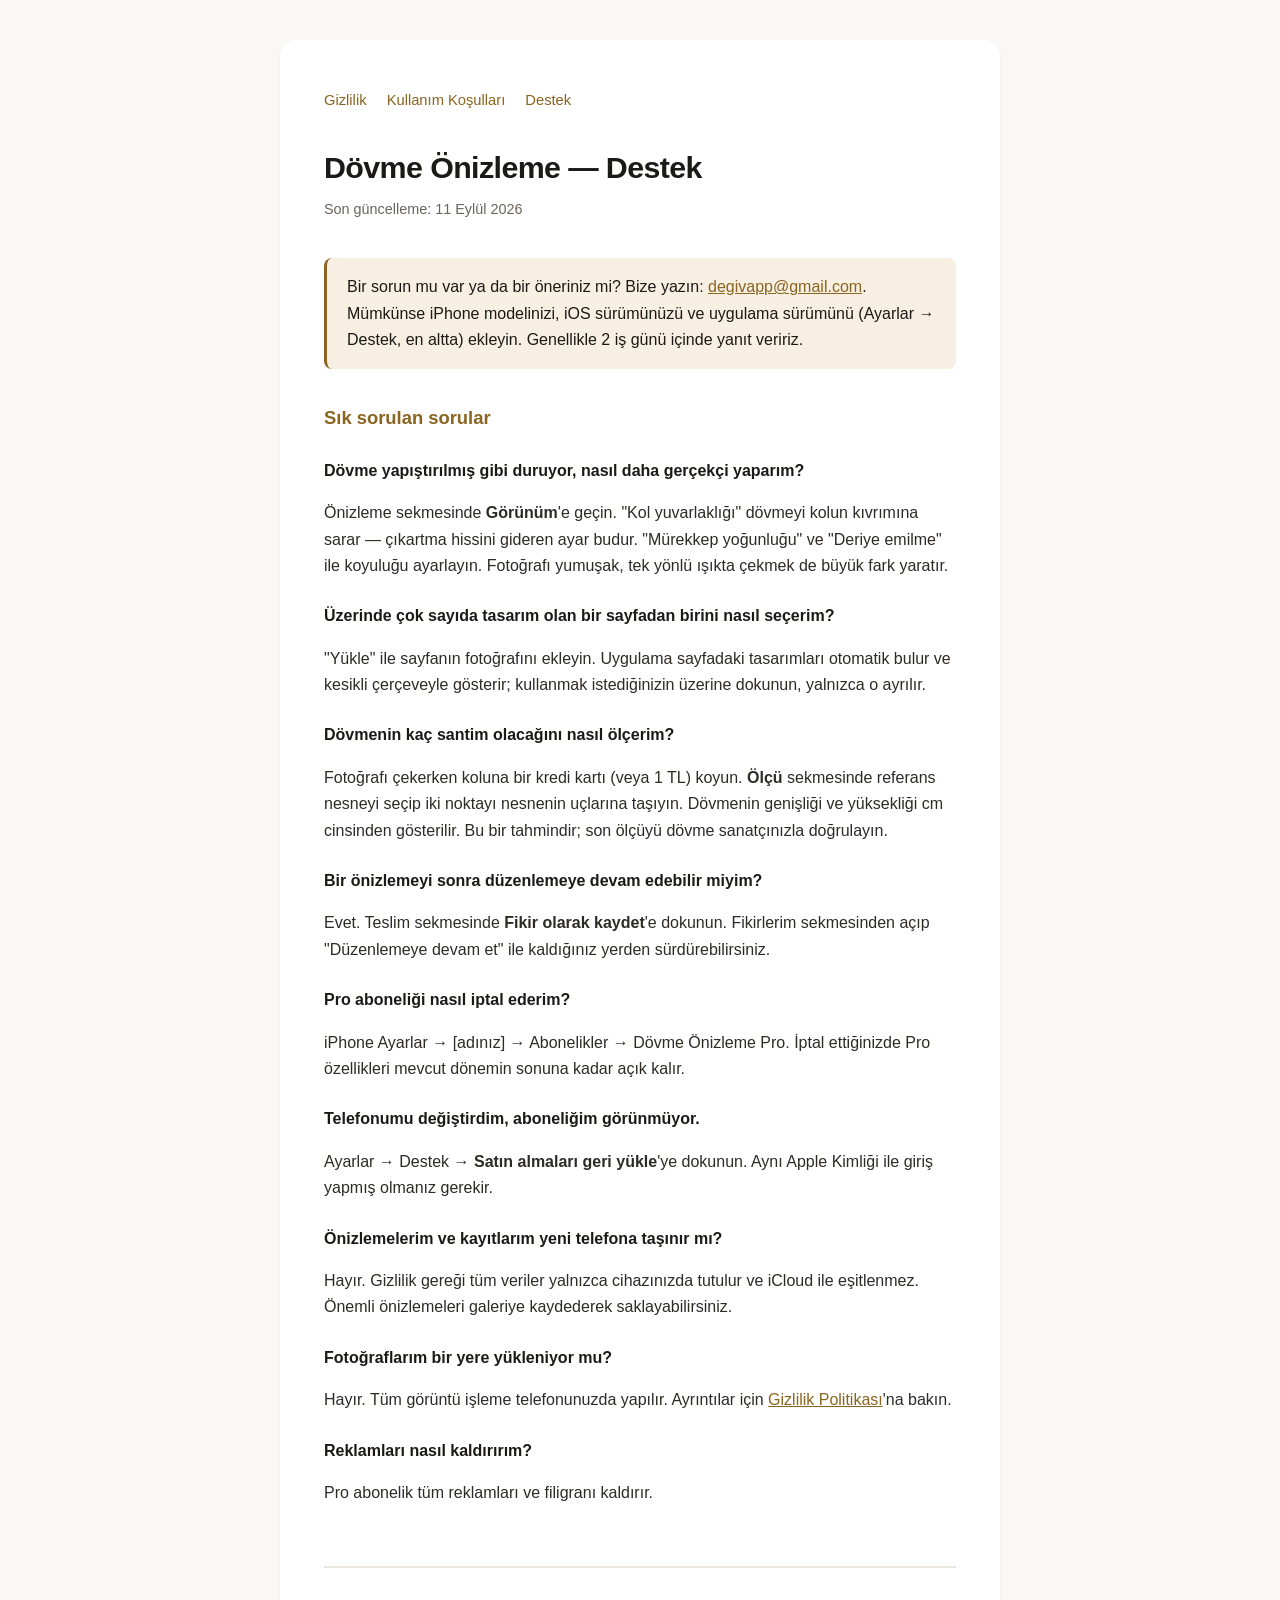
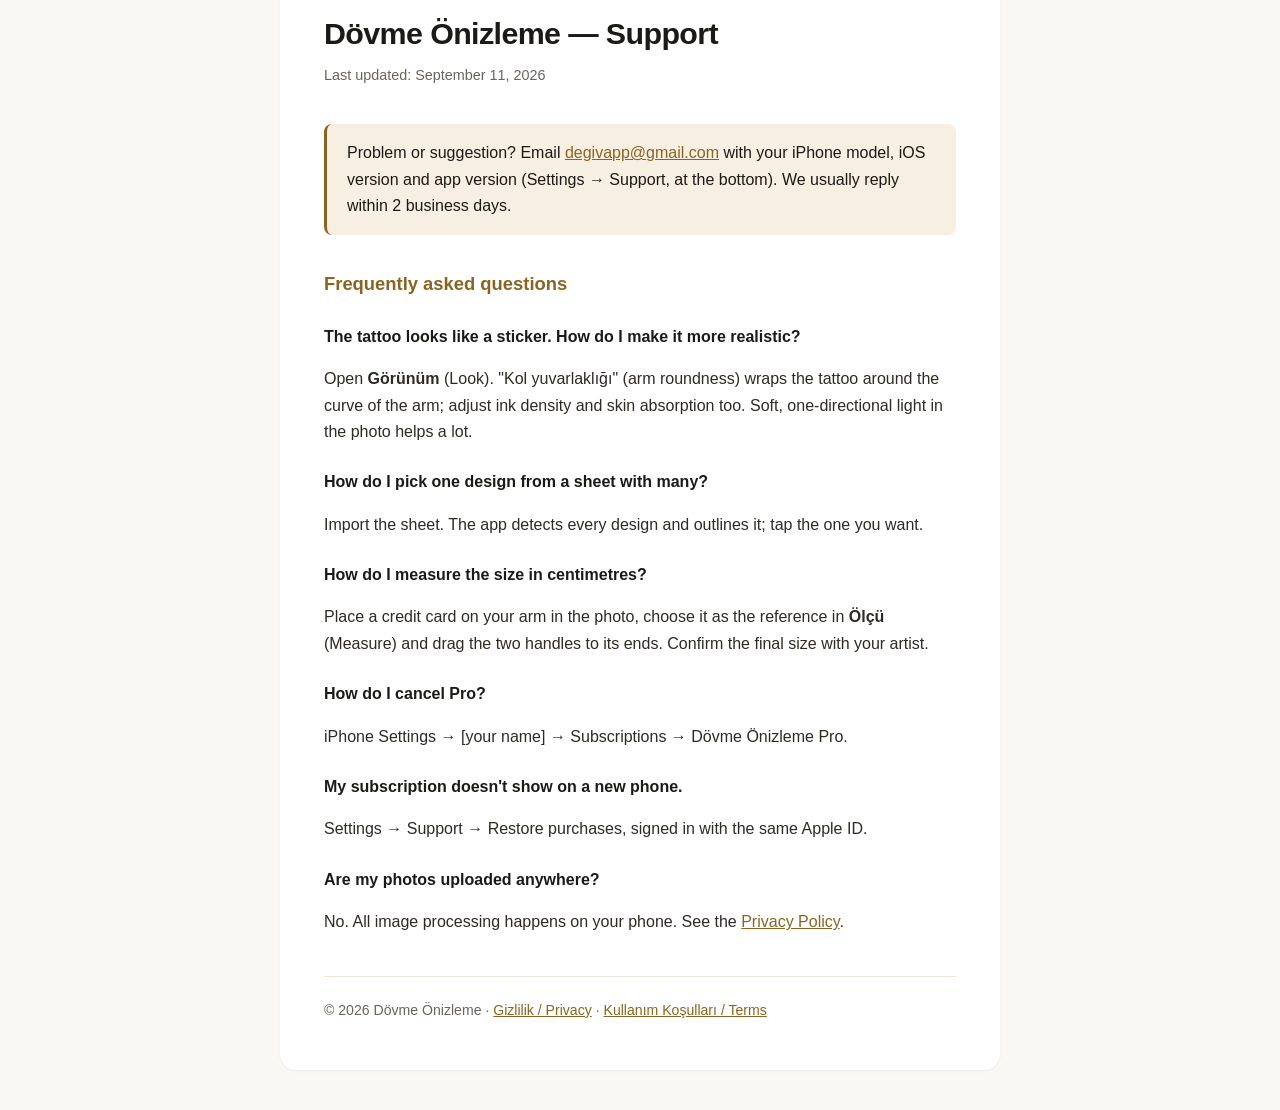
==== support.html @ 49fdfdf9 "Gizlilik politikası, kullanım koşulları ve destek sayfaları Co-Authored-By: Claude Opus 5 <noreply@a" ====
<!DOCTYPE html>
<html lang="tr">
<head>
<meta charset="UTF-8">
<meta name="viewport" content="width=device-width, initial-scale=1">
<title>Dövme Önizleme — Destek</title>
<link rel="stylesheet" href="style.css">
</head>
<body>
<div class="wrap">

  <nav>
    <a href="index.html">Gizlilik</a>
    <a href="terms.html">Kullanım Koşulları</a>
    <a href="support.html">Destek</a>
  </nav>

  <h1>Dövme Önizleme — Destek</h1>
  <div class="date">Son güncelleme: 11 Eylül 2026</div>

  <div class="box">
    Bir sorun mu var ya da bir öneriniz mi? Bize yazın:
    <a href="mailto:degivapp@gmail.com?subject=D%C3%B6vme%20%C3%96nizleme%20destek">degivapp@gmail.com</a>.
    Mümkünse iPhone modelinizi, iOS sürümünüzü ve uygulama sürümünü (Ayarlar &rarr; Destek,
    en altta) ekleyin. Genellikle 2 iş günü içinde yanıt veririz.
  </div>

  <h2>Sık sorulan sorular</h2>

  <h3>Dövme yapıştırılmış gibi duruyor, nasıl daha gerçekçi yaparım?</h3>
  <p>Önizleme sekmesinde <strong>Görünüm</strong>'e geçin. "Kol yuvarlaklığı" dövmeyi kolun
     kıvrımına sarar — çıkartma hissini gideren ayar budur. "Mürekkep yoğunluğu" ve "Deriye
     emilme" ile koyuluğu ayarlayın. Fotoğrafı yumuşak, tek yönlü ışıkta çekmek de büyük fark
     yaratır.</p>

  <h3>Üzerinde çok sayıda tasarım olan bir sayfadan birini nasıl seçerim?</h3>
  <p>"Yükle" ile sayfanın fotoğrafını ekleyin. Uygulama sayfadaki tasarımları otomatik bulur ve
     kesikli çerçeveyle gösterir; kullanmak istediğinizin üzerine dokunun, yalnızca o ayrılır.</p>

  <h3>Dövmenin kaç santim olacağını nasıl ölçerim?</h3>
  <p>Fotoğrafı çekerken koluna bir kredi kartı (veya 1 TL) koyun. <strong>Ölçü</strong>
     sekmesinde referans nesneyi seçip iki noktayı nesnenin uçlarına taşıyın. Dövmenin
     genişliği ve yüksekliği cm cinsinden gösterilir. Bu bir tahmindir; son ölçüyü dövme
     sanatçınızla doğrulayın.</p>

  <h3>Bir önizlemeyi sonra düzenlemeye devam edebilir miyim?</h3>
  <p>Evet. Teslim sekmesinde <strong>Fikir olarak kaydet</strong>'e dokunun. Fikirlerim
     sekmesinden açıp "Düzenlemeye devam et" ile kaldığınız yerden sürdürebilirsiniz.</p>

  <h3>Pro aboneliği nasıl iptal ederim?</h3>
  <p>iPhone Ayarlar &rarr; [adınız] &rarr; Abonelikler &rarr; Dövme Önizleme Pro. İptal
     ettiğinizde Pro özellikleri mevcut dönemin sonuna kadar açık kalır.</p>

  <h3>Telefonumu değiştirdim, aboneliğim görünmüyor.</h3>
  <p>Ayarlar &rarr; Destek &rarr; <strong>Satın almaları geri yükle</strong>'ye dokunun. Aynı
     Apple Kimliği ile giriş yapmış olmanız gerekir.</p>

  <h3>Önizlemelerim ve kayıtlarım yeni telefona taşınır mı?</h3>
  <p>Hayır. Gizlilik gereği tüm veriler yalnızca cihazınızda tutulur ve iCloud ile eşitlenmez.
     Önemli önizlemeleri galeriye kaydederek saklayabilirsiniz.</p>

  <h3>Fotoğraflarım bir yere yükleniyor mu?</h3>
  <p>Hayır. Tüm görüntü işleme telefonunuzda yapılır. Ayrıntılar için
     <a href="index.html">Gizlilik Politikası</a>'na bakın.</p>

  <h3>Reklamları nasıl kaldırırım?</h3>
  <p>Pro abonelik tüm reklamları ve filigranı kaldırır.</p>

  <!-- ============================ ENGLISH ============================ -->
  <div class="en" lang="en">
    <h1>Dövme Önizleme — Support</h1>
    <div class="date">Last updated: September 11, 2026</div>

    <div class="box">
      Problem or suggestion? Email
      <a href="mailto:degivapp@gmail.com?subject=D%C3%B6vme%20%C3%96nizleme%20support">degivapp@gmail.com</a>
      with your iPhone model, iOS version and app version (Settings &rarr; Support, at the bottom).
      We usually reply within 2 business days.
    </div>

    <h2>Frequently asked questions</h2>
    <h3>The tattoo looks like a sticker. How do I make it more realistic?</h3>
    <p>Open <strong>Görünüm</strong> (Look). "Kol yuvarlaklığı" (arm roundness) wraps the tattoo
       around the curve of the arm; adjust ink density and skin absorption too. Soft, one-directional
       light in the photo helps a lot.</p>
    <h3>How do I pick one design from a sheet with many?</h3>
    <p>Import the sheet. The app detects every design and outlines it; tap the one you want.</p>
    <h3>How do I measure the size in centimetres?</h3>
    <p>Place a credit card on your arm in the photo, choose it as the reference in
       <strong>Ölçü</strong> (Measure) and drag the two handles to its ends. Confirm the final size
       with your artist.</p>
    <h3>How do I cancel Pro?</h3>
    <p>iPhone Settings &rarr; [your name] &rarr; Subscriptions &rarr; Dövme Önizleme Pro.</p>
    <h3>My subscription doesn't show on a new phone.</h3>
    <p>Settings &rarr; Support &rarr; Restore purchases, signed in with the same Apple ID.</p>
    <h3>Are my photos uploaded anywhere?</h3>
    <p>No. All image processing happens on your phone. See the <a href="index.html">Privacy Policy</a>.</p>
  </div>

  <footer>© 2026 Dövme Önizleme · <a href="index.html">Gizlilik / Privacy</a> ·
    <a href="terms.html">Kullanım Koşulları / Terms</a></footer>
</div>
</body>
</html>
---- style.css ----
:root { --ink:#1c1a17; --muted:#6b645a; --accent:#8A6420; --line:#ece6dc; }
* { box-sizing: border-box; }
body {
  margin: 0; padding: 40px 20px;
  font-family: -apple-system, BlinkMacSystemFont, "Segoe UI", Roboto, sans-serif;
  line-height: 1.65; color: var(--ink); background: #faf8f4;
}
.wrap { max-width: 720px; margin: 0 auto; background: #fff;
        padding: 48px 44px; border-radius: 16px;
        box-shadow: 0 1px 3px rgba(0,0,0,.06); }
h1 { font-size: 1.9rem; margin: 0 0 6px; letter-spacing: -.02em; }
.date { color: var(--muted); font-size: .9rem; margin-bottom: 36px; }
h2 { font-size: 1.15rem; margin: 34px 0 10px; color: var(--accent); }
h3 { font-size: 1rem; margin: 24px 0 6px; }
p, li { color: #2e2a24; }
ul { padding-left: 22px; }
li { margin-bottom: 7px; }
.box { background: #f6efe2; border-left: 3px solid var(--accent);
       padding: 16px 20px; border-radius: 8px; margin: 22px 0; }
a { color: var(--accent); }
footer { margin-top: 40px; padding-top: 22px; border-top: 1px solid var(--line);
         color: var(--muted); font-size: .88rem; }
.en { margin-top: 60px; padding-top: 40px; border-top: 2px solid var(--line); }
nav { margin-bottom: 30px; font-size: .92rem; }
nav a { margin-right: 16px; text-decoration: none; }
nav a:hover { text-decoration: underline; }
@media (max-width: 560px) { .wrap { padding: 32px 22px; } body { padding: 20px 12px; } }
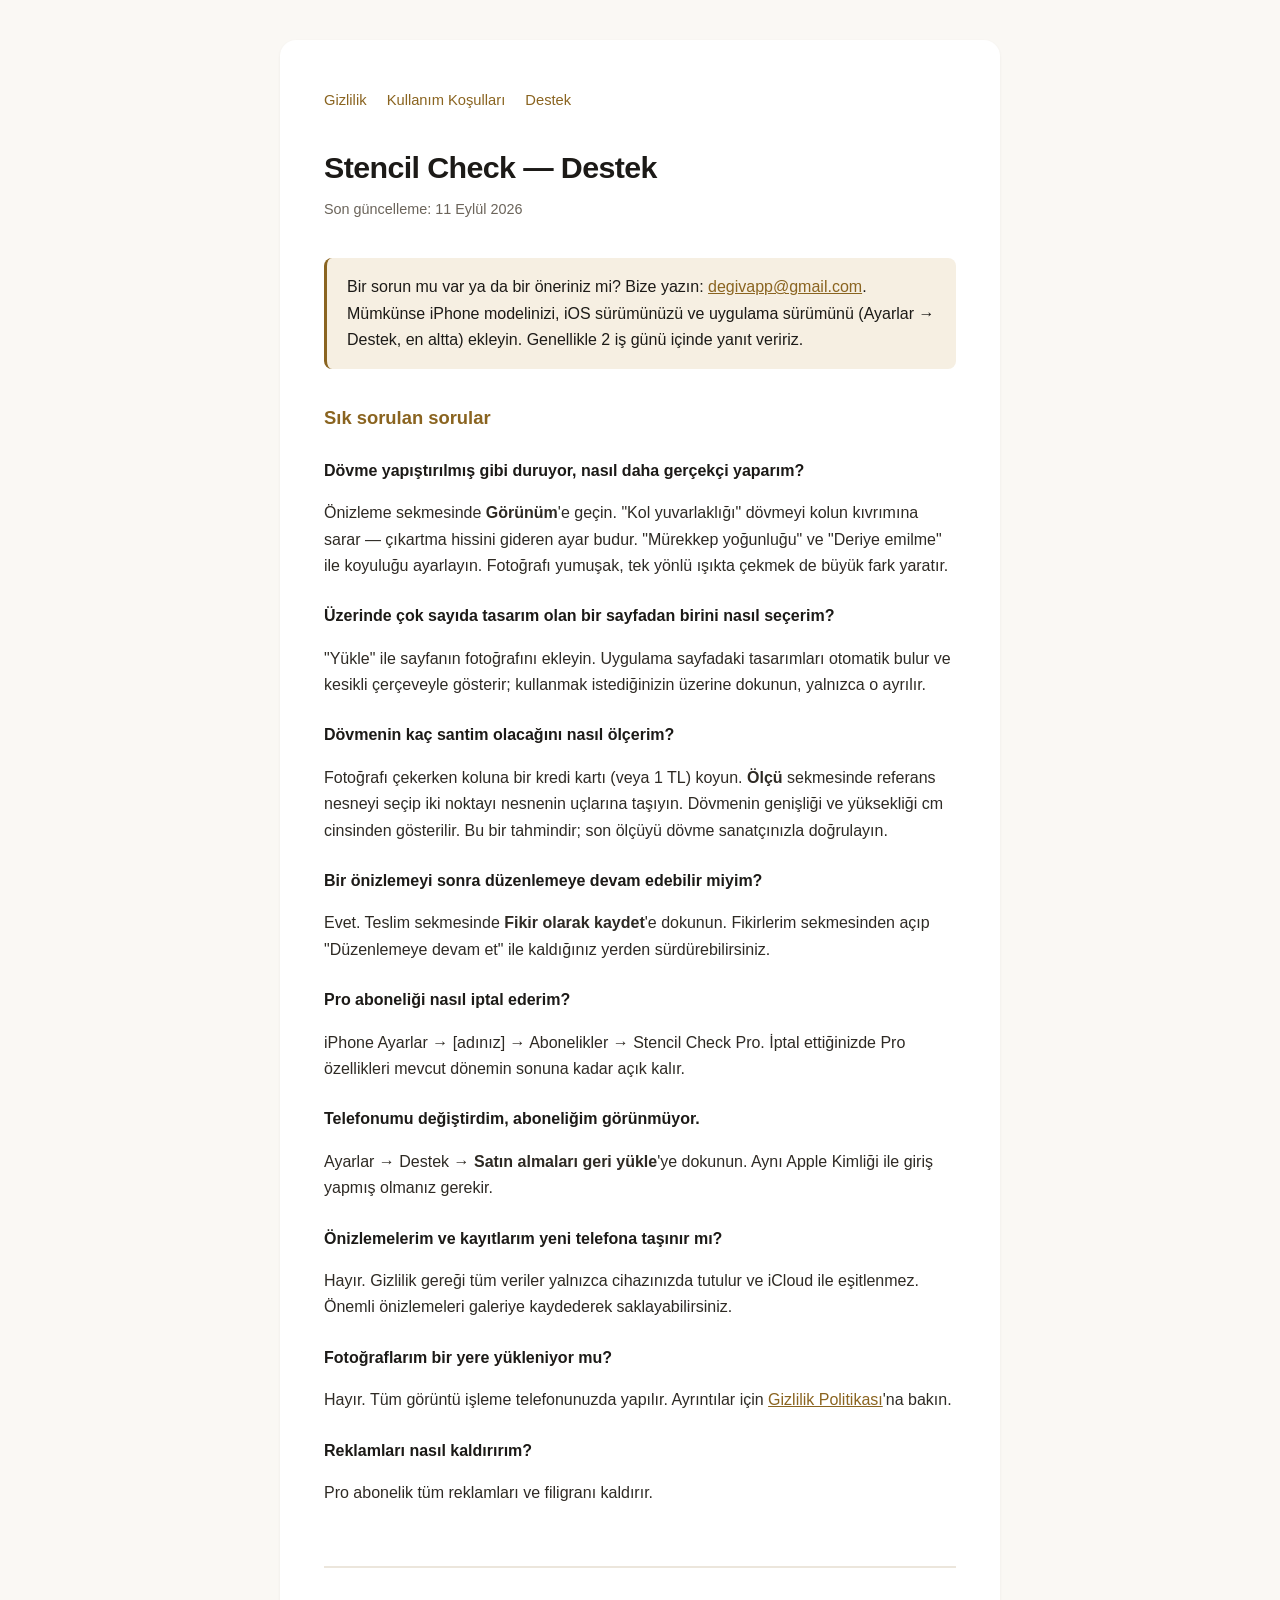
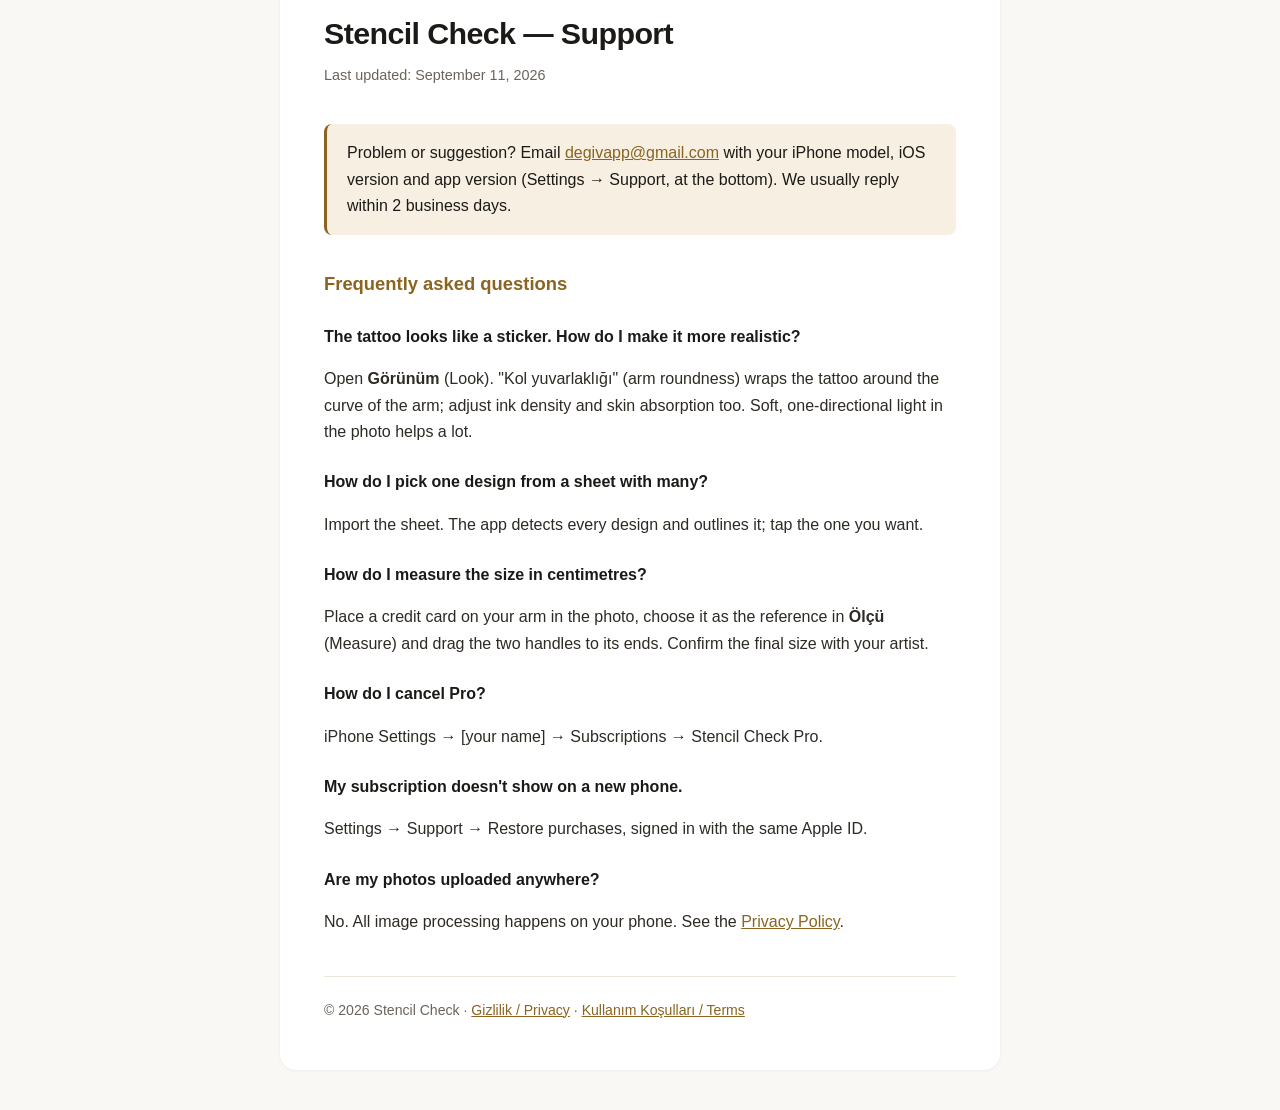
==== commit f7fa7e7a: "Uygulama adı Stencil Check oldu Co-Authored-By: Claude Opus 5.5 <noreply@anthropic.com>" ====
--- a/support.html
+++ b/support.html
@@ -3,7 +3,7 @@
 <head>
 <meta charset="UTF-8">
 <meta name="viewport" content="width=device-width, initial-scale=1">
-<title>Dövme Önizleme — Destek</title>
+<title>Stencil Check — Destek</title>
 <link rel="stylesheet" href="style.css">
 </head>
 <body>
@@ -15,7 +15,7 @@
     <a href="support.html">Destek</a>
   </nav>
 
-  <h1>Dövme Önizleme — Destek</h1>
+  <h1>Stencil Check — Destek</h1>
   <div class="date">Son güncelleme: 11 Eylül 2026</div>
 
   <div class="box">
@@ -48,7 +48,7 @@
      sekmesinden açıp "Düzenlemeye devam et" ile kaldığınız yerden sürdürebilirsiniz.</p>
 
   <h3>Pro aboneliği nasıl iptal ederim?</h3>
-  <p>iPhone Ayarlar &rarr; [adınız] &rarr; Abonelikler &rarr; Dövme Önizleme Pro. İptal
+  <p>iPhone Ayarlar &rarr; [adınız] &rarr; Abonelikler &rarr; Stencil Check Pro. İptal
      ettiğinizde Pro özellikleri mevcut dönemin sonuna kadar açık kalır.</p>
 
   <h3>Telefonumu değiştirdim, aboneliğim görünmüyor.</h3>
@@ -68,7 +68,7 @@
 
   <!-- ============================ ENGLISH ============================ -->
   <div class="en" lang="en">
-    <h1>Dövme Önizleme — Support</h1>
+    <h1>Stencil Check — Support</h1>
     <div class="date">Last updated: September 11, 2026</div>
 
     <div class="box">
@@ -90,14 +90,14 @@
        <strong>Ölçü</strong> (Measure) and drag the two handles to its ends. Confirm the final size
        with your artist.</p>
     <h3>How do I cancel Pro?</h3>
-    <p>iPhone Settings &rarr; [your name] &rarr; Subscriptions &rarr; Dövme Önizleme Pro.</p>
+    <p>iPhone Settings &rarr; [your name] &rarr; Subscriptions &rarr; Stencil Check Pro.</p>
     <h3>My subscription doesn't show on a new phone.</h3>
     <p>Settings &rarr; Support &rarr; Restore purchases, signed in with the same Apple ID.</p>
     <h3>Are my photos uploaded anywhere?</h3>
     <p>No. All image processing happens on your phone. See the <a href="index.html">Privacy Policy</a>.</p>
   </div>
 
-  <footer>© 2026 Dövme Önizleme · <a href="index.html">Gizlilik / Privacy</a> ·
+  <footer>© 2026 Stencil Check · <a href="index.html">Gizlilik / Privacy</a> ·
     <a href="terms.html">Kullanım Koşulları / Terms</a></footer>
 </div>
 </body>
